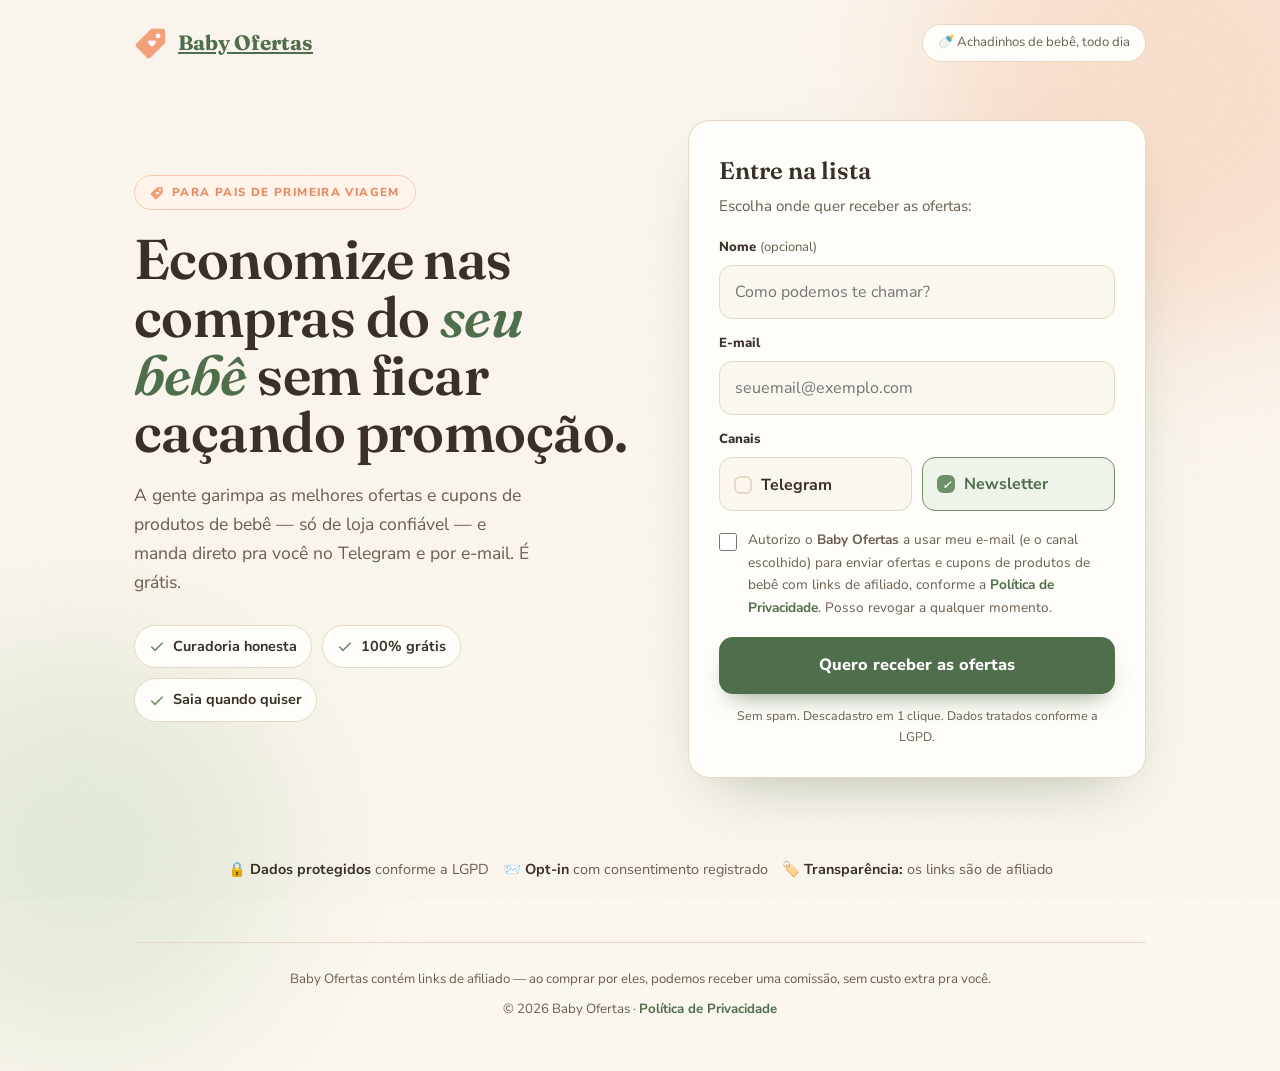
==== index.html @ fb18c39e "Add files via upload" ====
<!DOCTYPE html>
<html lang="pt-BR">
<head>
<meta charset="UTF-8">
<meta name="viewport" content="width=device-width, initial-scale=1.0">
<title>Baby Ofertas · Achadinhos e cupons de bebê</title>
<link rel="preconnect" href="https://fonts.googleapis.com">
<link rel="preconnect" href="https://fonts.gstatic.com" crossorigin>
<link href="https://fonts.googleapis.com/css2?family=Fraunces:ital,opsz,wght@0,9..144,500;0,9..144,600;0,9..144,700;1,9..144,500&family=Nunito+Sans:wght@400;600;700;800;900&display=swap" rel="stylesheet">
<style>
  :root{
    --cream:#fbf6ee;--ink:#3a3027;--ink-soft:#6b5d4f;
    --sage:#6f8f6a;--sage-deep:#4f6e4b;--peach:#f2a07a;--peach-soft:#f8c9ac;--peach-d:#e58a60;
    --line:#e6d8c4;--white:#fffdf9;--shadow:0 26px 60px -32px rgba(79,110,75,.5);--r:22px;
  }
  *{box-sizing:border-box;margin:0;padding:0}
  html{scroll-behavior:smooth}
  body{font-family:'Nunito Sans',sans-serif;color:var(--ink);background:var(--cream);line-height:1.65;overflow-x:hidden;position:relative}
  body::after{content:"";position:fixed;inset:0;z-index:1;pointer-events:none;opacity:.045;background-image:url("data:image/svg+xml,%3Csvg xmlns='http://www.w3.org/2000/svg' width='130' height='130'%3E%3Cfilter id='n'%3E%3CfeTurbulence type='fractalNoise' baseFrequency='.85' numOctaves='2'/%3E%3C/filter%3E%3Crect width='100%25' height='100%25' filter='url(%23n)'/%3E%3C/svg%3E")}
  .blob{position:fixed;border-radius:50%;filter:blur(70px);z-index:0;pointer-events:none}
  .blob.a{width:480px;height:480px;background:var(--peach-soft);opacity:.5;top:-150px;right:-130px}
  .blob.b{width:400px;height:400px;background:#cfe0c6;opacity:.5;bottom:-150px;left:-120px}
  .wrap{position:relative;z-index:2;max-width:1060px;margin:0 auto;padding:0 24px}

  header{display:flex;align-items:center;justify-content:space-between;padding:24px 0}
  .brand{display:flex;align-items:center;gap:10px;font-family:'Fraunces',serif;font-weight:700;font-size:1.3rem;color:var(--sage-deep)}
  .brand svg{width:34px;height:34px}
  .pill{font-size:.82rem;color:var(--ink-soft);background:var(--white);border:1px solid var(--line);padding:7px 15px;border-radius:99px}

  .hero{display:grid;grid-template-columns:1.05fr .95fr;gap:48px;align-items:center;padding:34px 0 72px}
  .kicker{display:inline-flex;align-items:center;gap:8px;font-weight:800;letter-spacing:.12em;text-transform:uppercase;font-size:.72rem;color:var(--peach-d);background:#fff3ea;border:1px solid var(--peach-soft);padding:7px 15px;border-radius:99px;margin-bottom:20px}
  .kicker svg{width:14px;height:14px}
  h1{font-family:'Fraunces',serif;font-weight:600;font-size:clamp(2.2rem,5vw,3.5rem);line-height:1.03;letter-spacing:-.01em}
  h1 em{font-style:italic;color:var(--sage-deep)}
  .lead{margin:20px 0 28px;font-size:1.1rem;color:var(--ink-soft);max-width:36ch}
  .perks{display:flex;flex-wrap:wrap;gap:10px}
  .perk{display:flex;align-items:center;gap:8px;font-weight:700;font-size:.9rem;background:var(--white);border:1px solid var(--line);padding:9px 14px;border-radius:99px}
  .perk svg{width:16px;height:16px;color:var(--sage)}

  .card{background:var(--white);border:1px solid var(--line);border-radius:var(--r);box-shadow:var(--shadow);padding:30px}
  .card h2{font-family:'Fraunces',serif;font-size:1.5rem;font-weight:600;margin-bottom:4px}
  .card .sub{color:var(--ink-soft);font-size:.95rem;margin-bottom:18px}
  label.fld{display:block;font-weight:800;font-size:.82rem;margin:14px 0 6px}
  input[type=text],input[type=email]{width:100%;padding:13px 15px;border:1.5px solid var(--line);border-radius:13px;font:inherit;background:var(--cream);transition:.18s}
  input:focus{outline:none;border-color:var(--sage);background:#fff;box-shadow:0 0 0 4px rgba(111,143,106,.14)}
  .channels{display:grid;grid-template-columns:1fr 1fr;gap:10px}
  .chip{cursor:pointer}
  .chip input{position:absolute;opacity:0}
  .chip span{display:flex;align-items:center;gap:9px;padding:13px 14px;border:1.5px solid var(--line);border-radius:13px;font-weight:700;background:var(--cream);transition:.18s}
  .chip input:checked + span{border-color:var(--sage);background:#eef4ea;color:var(--sage-deep)}
  .chip .dot{width:18px;height:18px;border-radius:6px;border:2px solid var(--line);flex:none;display:grid;place-items:center;transition:.18s}
  .chip input:checked + span .dot{background:var(--sage);border-color:var(--sage)}
  .chip input:checked + span .dot::after{content:"✓";color:#fff;font-size:.7rem;font-weight:800}
  .consent{display:flex;gap:11px;align-items:flex-start;margin-top:18px;font-size:.85rem;color:var(--ink-soft)}
  .consent input{margin-top:3px;width:18px;height:18px;accent-color:var(--sage);flex:none}
  .consent a{color:var(--sage-deep);font-weight:700;cursor:pointer}
  .btn{width:100%;margin-top:18px;padding:15px;border:none;border-radius:14px;background:var(--sage-deep);color:#fff;font:inherit;font-weight:800;font-size:1.02rem;cursor:pointer;transition:.2s;box-shadow:0 12px 24px -12px rgba(79,110,75,.7)}
  .btn:hover:not(:disabled){transform:translateY(-2px);background:#456043}
  .btn:disabled{opacity:.55;cursor:not-allowed}
  .micro{text-align:center;font-size:.78rem;color:var(--ink-soft);margin-top:12px}
  .msg{margin-top:14px;padding:12px 14px;border-radius:12px;font-size:.9rem;font-weight:700;display:none}
  .msg.ok{display:block;background:#eef4ea;color:var(--sage-deep);border:1px solid #cfe0c6}
  .msg.err{display:block;background:#fdeee7;color:#b5562f;border:1px solid var(--peach-soft)}

  .trust{display:flex;flex-wrap:wrap;gap:14px;justify-content:center;padding:8px 0 60px;color:var(--ink-soft);font-size:.9rem}
  .trust b{color:var(--ink)}
  footer{border-top:1px solid var(--line);padding:26px 0 50px;color:var(--ink-soft);font-size:.83rem;text-align:center}
  footer a{color:var(--sage-deep);font-weight:700;cursor:pointer}

  .modal{position:fixed;inset:0;z-index:50;background:rgba(58,48,39,.45);display:none;place-items:center;padding:22px}
  .modal.open{display:grid}
  .modal-box{background:var(--white);border-radius:var(--r);max-width:640px;width:100%;max-height:85vh;overflow:auto;padding:34px;box-shadow:var(--shadow)}
  .modal-box h3{font-family:'Fraunces',serif;font-size:1.5rem;margin-bottom:4px}
  .modal-box h4{margin:18px 0 4px;font-size:1rem;color:var(--sage-deep)}
  .modal-box p{font-size:.92rem;color:var(--ink-soft);margin-bottom:8px}
  .modal-box .close{margin-top:22px;padding:12px 22px;border:1.5px solid var(--line);background:var(--cream);border-radius:12px;font:inherit;font-weight:800;cursor:pointer}

  .rv{opacity:0;transform:translateY(16px);animation:rise .7s cubic-bezier(.2,.7,.2,1) forwards}
  .d1{animation-delay:.05s}.d2{animation-delay:.16s}.d3{animation-delay:.28s}.d4{animation-delay:.4s}
  @keyframes rise{to{opacity:1;transform:none}}
  @media(max-width:820px){.hero{grid-template-columns:1fr;gap:30px;padding-bottom:40px}.lead{max-width:none}header .pill{display:none}}
</style>
</head>
<body>
<div class="blob a"></div><div class="blob b"></div>

<svg width="0" height="0" style="position:absolute"><defs>
  <symbol id="mark" viewBox="0 0 48 48">
    <path d="M25.8 4H40a4 4 0 0 1 4 4v14.2a4 4 0 0 1-1.17 2.83L23.6 44.3a4 4 0 0 1-5.66 0L3.7 30.06a4 4 0 0 1 0-5.66L22.97 5.17A4 4 0 0 1 25.8 4Z" fill="#f2a07a"/>
    <circle cx="34" cy="14" r="3.4" fill="#fffdf9"/>
    <path d="M20.5 21.2c1.6-1.7 4.2-1.2 5 .9.8-2.1 3.4-2.6 5-.9 1.7 1.8.4 4.3-5 8-5.4-3.7-6.7-6.2-5-8Z" fill="#fffdf9"/>
  </symbol>
  <symbol id="check" viewBox="0 0 24 24"><path d="M20 6 9 17l-5-5" fill="none" stroke="currentColor" stroke-width="2.4" stroke-linecap="round" stroke-linejoin="round"/></symbol>
</defs></svg>

<div class="wrap">
  <header class="rv d1">
    <a class="brand" href="#"><svg><use href="#mark"/></svg> Baby Ofertas</a>
    <span class="pill">🍼 Achadinhos de bebê, todo dia</span>
  </header>

  <section class="hero">
    <div>
      <span class="kicker rv d1"><svg><use href="#mark"/></svg> Para pais de primeira viagem</span>
      <h1 class="rv d2">Economize nas compras do <em>seu bebê</em> sem ficar caçando promoção.</h1>
      <p class="lead rv d3">A gente garimpa as melhores ofertas e cupons de produtos de bebê — só de loja confiável — e manda direto pra você no Telegram e por e-mail. É grátis.</p>
      <div class="perks rv d4">
        <span class="perk"><svg><use href="#check"/></svg> Curadoria honesta</span>
        <span class="perk"><svg><use href="#check"/></svg> 100% grátis</span>
        <span class="perk"><svg><use href="#check"/></svg> Saia quando quiser</span>
      </div>
    </div>

    <div class="card rv d3">
      <h2>Entre na lista</h2>
      <p class="sub">Escolha onde quer receber as ofertas:</p>
      <form id="form" novalidate>
        <label class="fld" for="nome">Nome <span style="font-weight:400;color:var(--ink-soft)">(opcional)</span></label>
        <input type="text" id="nome" placeholder="Como podemos te chamar?">
        <label class="fld" for="email">E-mail</label>
        <input type="email" id="email" placeholder="seuemail@exemplo.com" required>
        <label class="fld">Canais</label>
        <div class="channels">
          <label class="chip"><input type="checkbox" name="canal" value="telegram"><span><i class="dot"></i> Telegram</span></label>
          <label class="chip"><input type="checkbox" name="canal" value="newsletter" checked><span><i class="dot"></i> Newsletter</span></label>
        </div>
        <label class="consent">
          <input type="checkbox" id="consent" required>
          <span>Autorizo o <b>Baby Ofertas</b> a usar meu e-mail (e o canal escolhido) para enviar ofertas e cupons de produtos de bebê com links de afiliado, conforme a <a id="openPolicy">Política de Privacidade</a>. Posso revogar a qualquer momento.</span>
        </label>
        <button class="btn" type="submit" id="submit">Quero receber as ofertas</button>
        <p class="micro">Sem spam. Descadastro em 1 clique. Dados tratados conforme a LGPD.</p>
        <div class="msg" id="msg"></div>
      </form>
    </div>
  </section>

  <div class="trust rv d4">
    <span>🔒 <b>Dados protegidos</b> conforme a LGPD</span>
    <span>📨 <b>Opt-in</b> com consentimento registrado</span>
    <span>🏷️ <b>Transparência:</b> os links são de afiliado</span>
  </div>

  <footer>
    <p>Baby Ofertas contém links de afiliado — ao comprar por eles, podemos receber uma comissão, sem custo extra pra você.</p>
    <p style="margin-top:8px">© <span id="year"></span> Baby Ofertas · <a id="openPolicy2">Política de Privacidade</a></p>
  </footer>
</div>

<div class="modal" id="modal">
  <div class="modal-box">
    <h3>Política de Privacidade</h3>
    <p>Última atualização: <span id="polDate"></span></p>
    <h4>1. Quais dados coletamos</h4>
    <p>Seu e-mail (obrigatório) e, opcionalmente, seu nome e os canais de envio que você escolher. Registramos data/hora e IP do consentimento, como prova de opt-in.</p>
    <h4>2. Para que usamos</h4>
    <p>Exclusivamente para enviar ofertas, cupons e comunicações sobre produtos de bebê pelos canais que você autorizou. Não vendemos nem compartilhamos seus dados para marketing de terceiros.</p>
    <h4>3. Base legal</h4>
    <p>Tratamos seus dados com base no seu consentimento (art. 7º, I, da LGPD), livre, informado e específico para esta finalidade.</p>
    <h4>4. Seus direitos</h4>
    <p>Você pode acessar, corrigir, revogar o consentimento e pedir a exclusão dos seus dados quando quiser. Todo e-mail traz link de descadastro e, no Telegram, basta sair do canal.</p>
    <h4>5. Segurança</h4>
    <p>Dados armazenados com acesso restrito e em conexão segura (HTTPS).</p>
    <h4>6. Contato (Encarregado/DPO)</h4>
    <p><b>seu-email-de-contato@exemplo.com</b></p>
    <button class="close" id="closePolicy">Fechar</button>
  </div>
</div>

<script>
  const APPS_SCRIPT_URL = "COLE_AQUI_A_URL_DO_SEU_APPS_SCRIPT";
  const CONSENT_VERSION = "v1-2026-06-14";

  document.getElementById('year').textContent = new Date().getFullYear();
  document.getElementById('polDate').textContent = new Date().toLocaleDateString('pt-BR');
  const modal = document.getElementById('modal');
  const open = () => modal.classList.add('open');
  document.getElementById('openPolicy').onclick = open;
  document.getElementById('openPolicy2').onclick = open;
  document.getElementById('closePolicy').onclick = () => modal.classList.remove('open');
  modal.onclick = e => { if(e.target===modal) modal.classList.remove('open'); };

  const form=document.getElementById('form'), msg=document.getElementById('msg'), btn=document.getElementById('submit');
  const show=(t,ok)=>{msg.textContent=t;msg.className='msg '+(ok?'ok':'err');};
  async function getIp(){ try{const r=await fetch('https://api.ipify.org?format=json');return (await r.json()).ip||'';}catch{return '';} }

  form.addEventListener('submit', async e=>{
    e.preventDefault();
    const email=document.getElementById('email').value.trim();
    const canais=[...document.querySelectorAll('input[name=canal]:checked')].map(c=>c.value);
    if(!/^[^@\s]+@[^@\s]+\.[^@\s]+$/.test(email)) return show('Digite um e-mail válido.',false);
    if(canais.length===0) return show('Escolha pelo menos um canal.',false);
    if(!document.getElementById('consent').checked) return show('É preciso aceitar a Política de Privacidade.',false);
    btn.disabled=true; btn.textContent='Enviando...';
    const payload=new URLSearchParams({
      nome:document.getElementById('nome').value.trim(), email, canais:canais.join(','),
      consent:'true', consentVersion:CONSENT_VERSION, ip:await getIp(),
      userAgent:navigator.userAgent, timestamp:new Date().toISOString()
    });
    try{
      await fetch(APPS_SCRIPT_URL,{method:'POST',body:payload.toString(),headers:{'Content-Type':'application/x-www-form-urlencoded'}});
      form.reset(); show('Pronto! 🎉 Confira seu e-mail para confirmar a inscrição.',true);
    }catch{ show('Não foi possível enviar agora. Tente novamente em instantes.',false); }
    finally{ btn.disabled=false; btn.textContent='Quero receber as ofertas'; }
  });
</script>
</body>
</html>
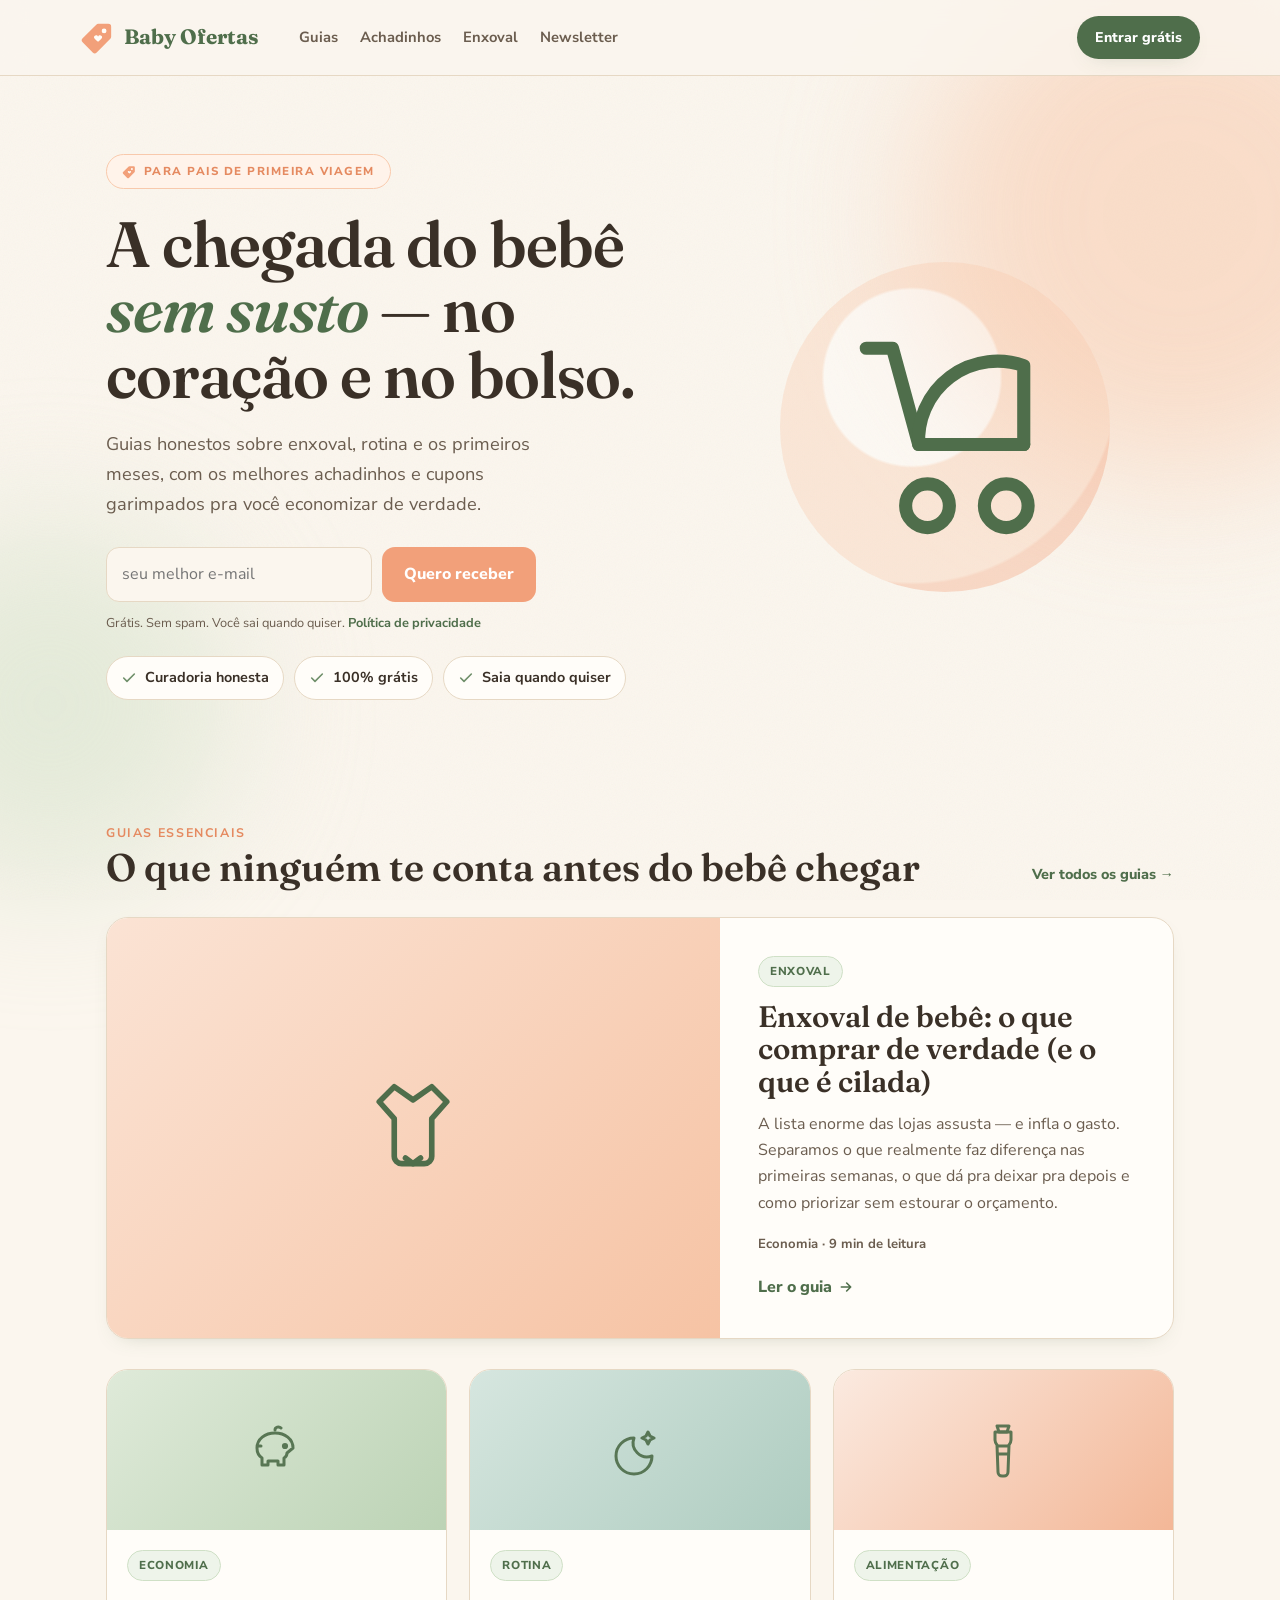
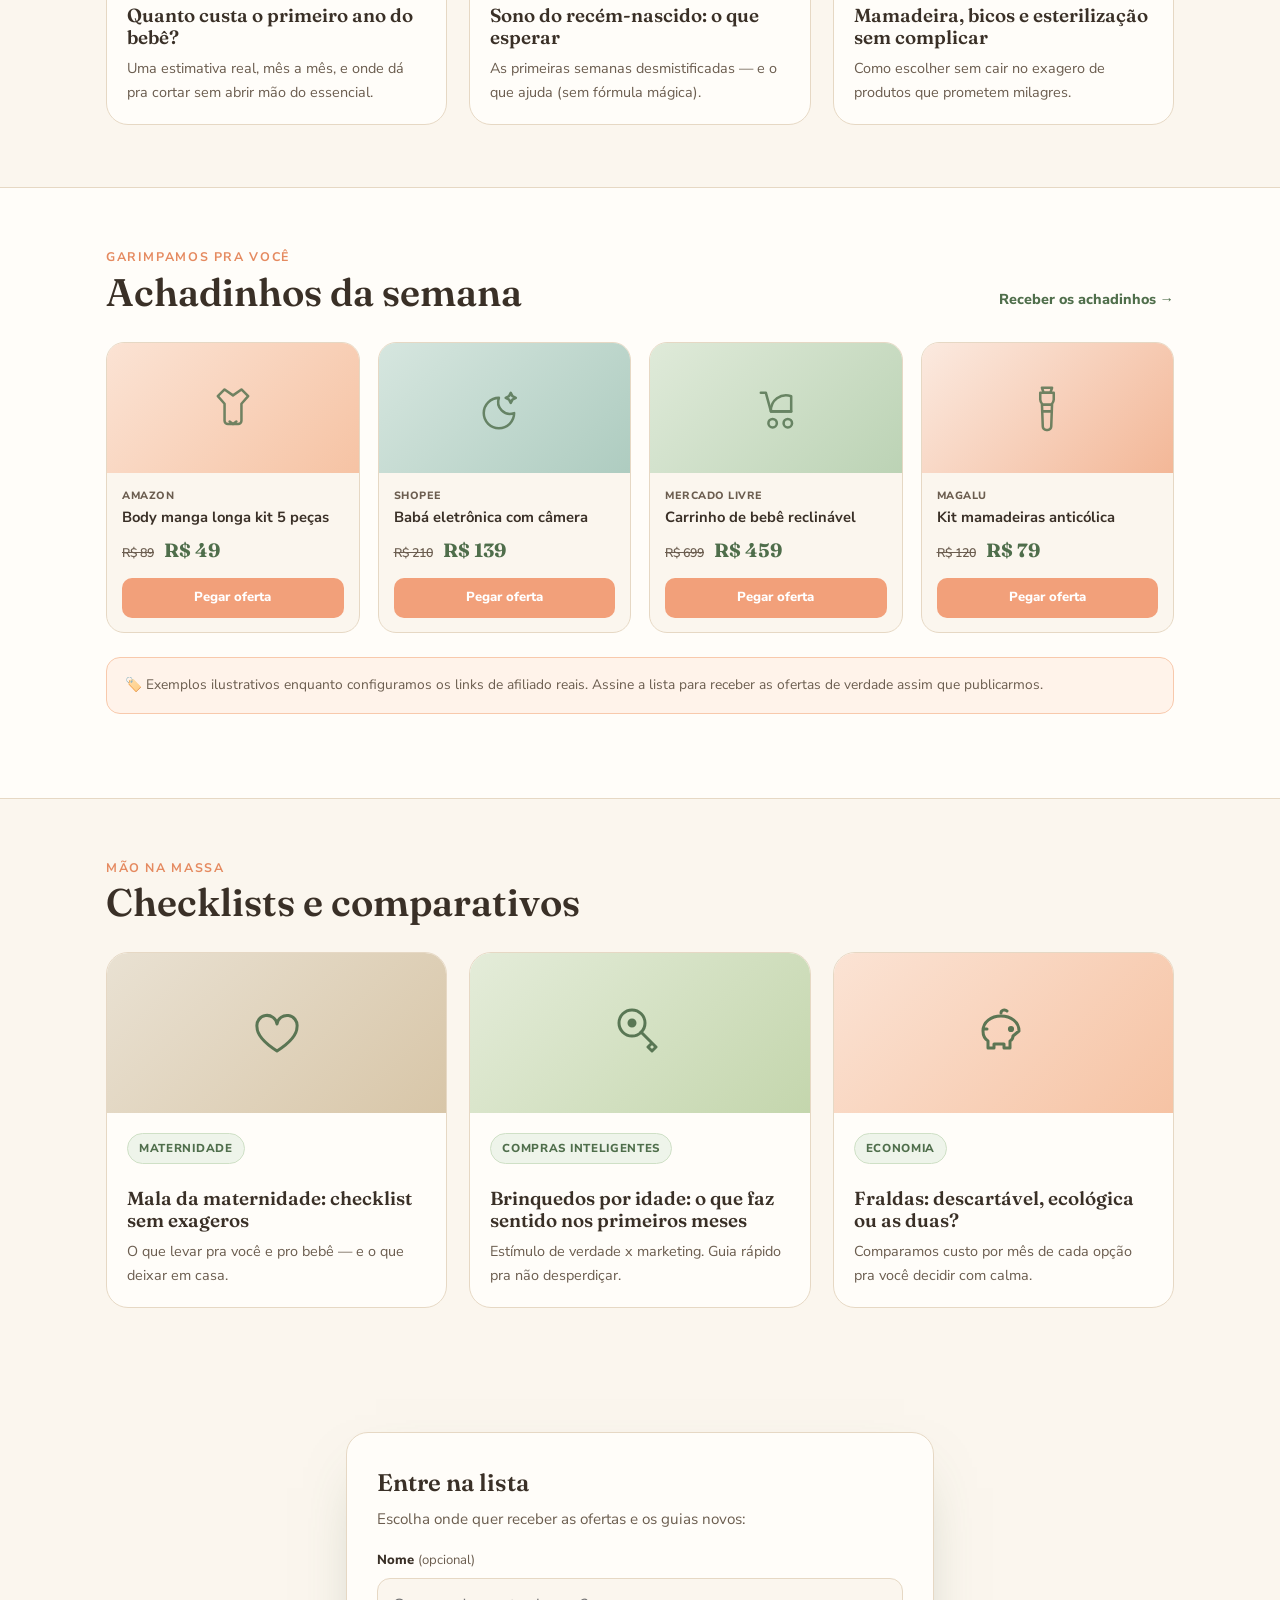
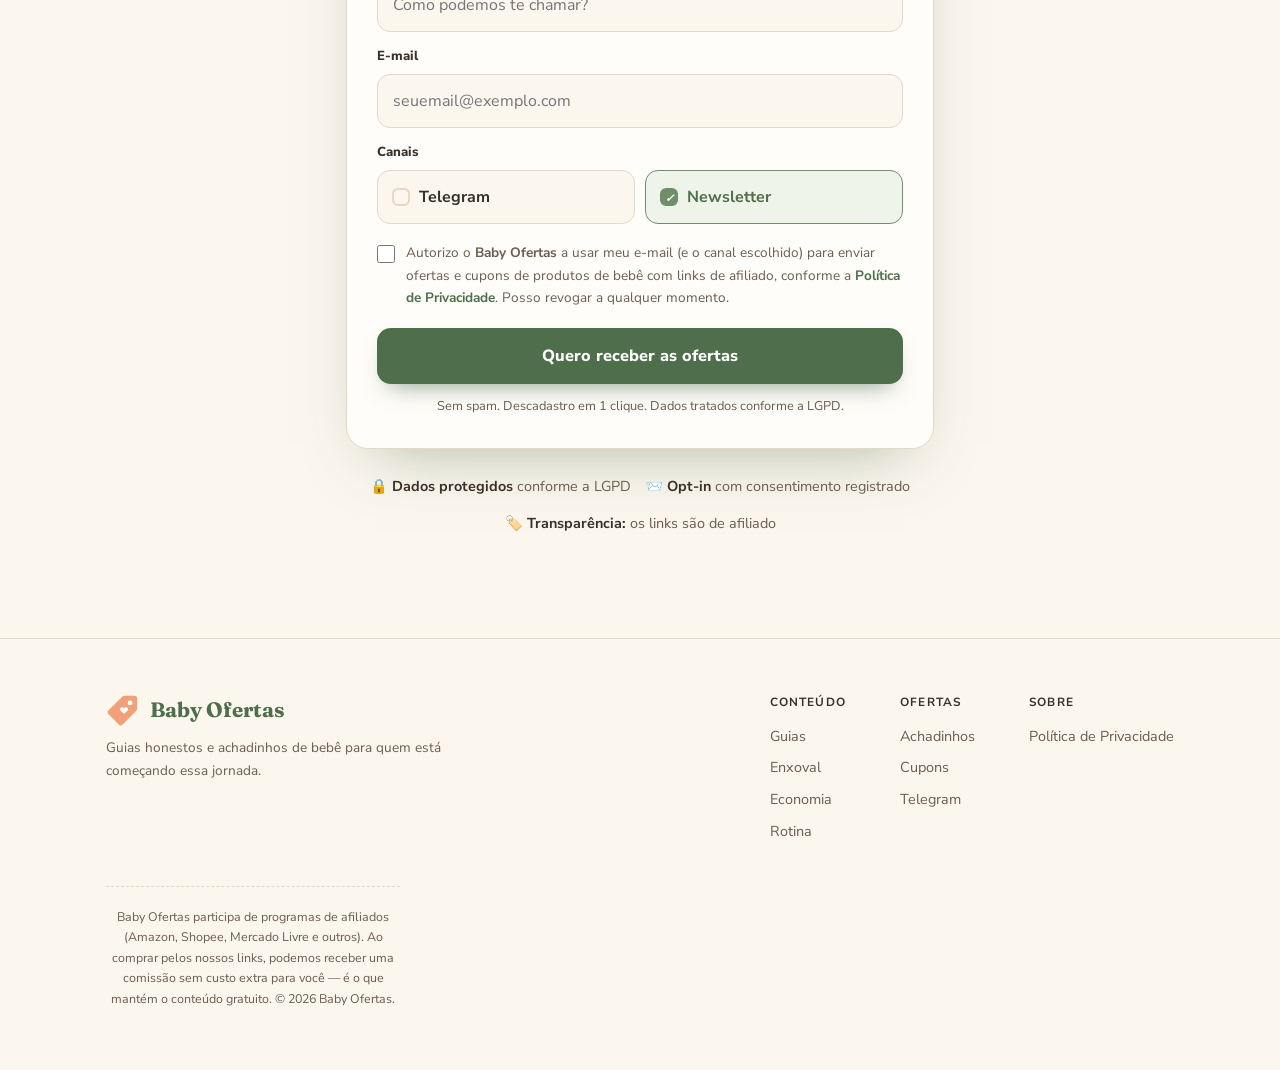
==== commit 88167121: "Unifica a home com o design de blog e adiciona os 7 guias completos Substitui a landing simples e a " ====
--- a/index.html
+++ b/index.html
@@ -3,86 +3,32 @@
 <head>
 <meta charset="UTF-8">
 <meta name="viewport" content="width=device-width, initial-scale=1.0">
-<title>Baby Ofertas · Achadinhos e cupons de bebê</title>
+<title>Baby Ofertas · Guias e achadinhos para a chegada do bebê</title>
+<meta name="description" content="Guias honestos sobre enxoval, rotina e os primeiros meses do bebê, com os melhores achadinhos e cupons garimpados para você economizar de verdade.">
 <link rel="preconnect" href="https://fonts.googleapis.com">
 <link rel="preconnect" href="https://fonts.gstatic.com" crossorigin>
 <link href="https://fonts.googleapis.com/css2?family=Fraunces:ital,opsz,wght@0,9..144,500;0,9..144,600;0,9..144,700;1,9..144,500&family=Nunito+Sans:wght@400;600;700;800;900&display=swap" rel="stylesheet">
+<link rel="stylesheet" href="css/site.css">
 <style>
-  :root{
-    --cream:#fbf6ee;--ink:#3a3027;--ink-soft:#6b5d4f;
-    --sage:#6f8f6a;--sage-deep:#4f6e4b;--peach:#f2a07a;--peach-soft:#f8c9ac;--peach-d:#e58a60;
-    --line:#e6d8c4;--white:#fffdf9;--shadow:0 26px 60px -32px rgba(79,110,75,.5);--r:22px;
-  }
-  *{box-sizing:border-box;margin:0;padding:0}
-  html{scroll-behavior:smooth}
-  body{font-family:'Nunito Sans',sans-serif;color:var(--ink);background:var(--cream);line-height:1.65;overflow-x:hidden;position:relative}
-  body::after{content:"";position:fixed;inset:0;z-index:1;pointer-events:none;opacity:.045;background-image:url("data:image/svg+xml,%3Csvg xmlns='http://www.w3.org/2000/svg' width='130' height='130'%3E%3Cfilter id='n'%3E%3CfeTurbulence type='fractalNoise' baseFrequency='.85' numOctaves='2'/%3E%3C/filter%3E%3Crect width='100%25' height='100%25' filter='url(%23n)'/%3E%3C/svg%3E")}
-  .blob{position:fixed;border-radius:50%;filter:blur(70px);z-index:0;pointer-events:none}
-  .blob.a{width:480px;height:480px;background:var(--peach-soft);opacity:.5;top:-150px;right:-130px}
-  .blob.b{width:400px;height:400px;background:#cfe0c6;opacity:.5;bottom:-150px;left:-120px}
-  .wrap{position:relative;z-index:2;max-width:1060px;margin:0 auto;padding:0 24px}
-
-  header{display:flex;align-items:center;justify-content:space-between;padding:24px 0}
-  .brand{display:flex;align-items:center;gap:10px;font-family:'Fraunces',serif;font-weight:700;font-size:1.3rem;color:var(--sage-deep)}
-  .brand svg{width:34px;height:34px}
-  .pill{font-size:.82rem;color:var(--ink-soft);background:var(--white);border:1px solid var(--line);padding:7px 15px;border-radius:99px}
-
-  .hero{display:grid;grid-template-columns:1.05fr .95fr;gap:48px;align-items:center;padding:34px 0 72px}
-  .kicker{display:inline-flex;align-items:center;gap:8px;font-weight:800;letter-spacing:.12em;text-transform:uppercase;font-size:.72rem;color:var(--peach-d);background:#fff3ea;border:1px solid var(--peach-soft);padding:7px 15px;border-radius:99px;margin-bottom:20px}
-  .kicker svg{width:14px;height:14px}
-  h1{font-family:'Fraunces',serif;font-weight:600;font-size:clamp(2.2rem,5vw,3.5rem);line-height:1.03;letter-spacing:-.01em}
-  h1 em{font-style:italic;color:var(--sage-deep)}
-  .lead{margin:20px 0 28px;font-size:1.1rem;color:var(--ink-soft);max-width:36ch}
-  .perks{display:flex;flex-wrap:wrap;gap:10px}
+  .hero{position:relative;padding:78px 0 64px}
+  .hero .blob.a{width:520px;height:520px;background:var(--peach-soft);opacity:.55;top:-120px;right:-160px}
+  .hero .blob.b{width:360px;height:360px;background:#cfe0c6;opacity:.5;bottom:-120px;left:-130px}
+  .hero-grid{display:grid;grid-template-columns:1.1fr .9fr;gap:50px;align-items:center;position:relative;z-index:2}
+  h1.title{font-family:'Fraunces',serif;font-weight:600;font-size:clamp(2.4rem,5.4vw,4rem);line-height:1.02;letter-spacing:-.015em}
+  h1.title em{font-style:italic;color:var(--sage-deep)}
+  .hero p.lead{margin:22px 0 28px;font-size:1.14rem;color:var(--ink-soft);max-width:40ch}
+  .hero .micro{margin-top:11px}
+  .hero-art{position:relative;display:grid;place-items:center}
+  .hero-art .ring{position:absolute;width:330px;height:330px;border-radius:50%;background:radial-gradient(circle at 40% 35%,#fff 0 30%,var(--peach-soft) 31% 70%,var(--peach) 71%);opacity:.35}
+  .hero-art svg{position:relative;width:280px;height:280px}
+  .perks{display:flex;flex-wrap:wrap;gap:10px;margin-top:22px}
   .perk{display:flex;align-items:center;gap:8px;font-weight:700;font-size:.9rem;background:var(--white);border:1px solid var(--line);padding:9px 14px;border-radius:99px}
   .perk svg{width:16px;height:16px;color:var(--sage)}
-
-  .card{background:var(--white);border:1px solid var(--line);border-radius:var(--r);box-shadow:var(--shadow);padding:30px}
-  .card h2{font-family:'Fraunces',serif;font-size:1.5rem;font-weight:600;margin-bottom:4px}
-  .card .sub{color:var(--ink-soft);font-size:.95rem;margin-bottom:18px}
-  label.fld{display:block;font-weight:800;font-size:.82rem;margin:14px 0 6px}
-  input[type=text],input[type=email]{width:100%;padding:13px 15px;border:1.5px solid var(--line);border-radius:13px;font:inherit;background:var(--cream);transition:.18s}
-  input:focus{outline:none;border-color:var(--sage);background:#fff;box-shadow:0 0 0 4px rgba(111,143,106,.14)}
-  .channels{display:grid;grid-template-columns:1fr 1fr;gap:10px}
-  .chip{cursor:pointer}
-  .chip input{position:absolute;opacity:0}
-  .chip span{display:flex;align-items:center;gap:9px;padding:13px 14px;border:1.5px solid var(--line);border-radius:13px;font-weight:700;background:var(--cream);transition:.18s}
-  .chip input:checked + span{border-color:var(--sage);background:#eef4ea;color:var(--sage-deep)}
-  .chip .dot{width:18px;height:18px;border-radius:6px;border:2px solid var(--line);flex:none;display:grid;place-items:center;transition:.18s}
-  .chip input:checked + span .dot{background:var(--sage);border-color:var(--sage)}
-  .chip input:checked + span .dot::after{content:"✓";color:#fff;font-size:.7rem;font-weight:800}
-  .consent{display:flex;gap:11px;align-items:flex-start;margin-top:18px;font-size:.85rem;color:var(--ink-soft)}
-  .consent input{margin-top:3px;width:18px;height:18px;accent-color:var(--sage);flex:none}
-  .consent a{color:var(--sage-deep);font-weight:700;cursor:pointer}
-  .btn{width:100%;margin-top:18px;padding:15px;border:none;border-radius:14px;background:var(--sage-deep);color:#fff;font:inherit;font-weight:800;font-size:1.02rem;cursor:pointer;transition:.2s;box-shadow:0 12px 24px -12px rgba(79,110,75,.7)}
-  .btn:hover:not(:disabled){transform:translateY(-2px);background:#456043}
-  .btn:disabled{opacity:.55;cursor:not-allowed}
-  .micro{text-align:center;font-size:.78rem;color:var(--ink-soft);margin-top:12px}
-  .msg{margin-top:14px;padding:12px 14px;border-radius:12px;font-size:.9rem;font-weight:700;display:none}
-  .msg.ok{display:block;background:#eef4ea;color:var(--sage-deep);border:1px solid #cfe0c6}
-  .msg.err{display:block;background:#fdeee7;color:#b5562f;border:1px solid var(--peach-soft)}
-
-  .trust{display:flex;flex-wrap:wrap;gap:14px;justify-content:center;padding:8px 0 60px;color:var(--ink-soft);font-size:.9rem}
+  .trust{display:flex;flex-wrap:wrap;gap:14px;justify-content:center;padding:0 0 10px;color:var(--ink-soft);font-size:.9rem}
   .trust b{color:var(--ink)}
-  footer{border-top:1px solid var(--line);padding:26px 0 50px;color:var(--ink-soft);font-size:.83rem;text-align:center}
-  footer a{color:var(--sage-deep);font-weight:700;cursor:pointer}
-
-  .modal{position:fixed;inset:0;z-index:50;background:rgba(58,48,39,.45);display:none;place-items:center;padding:22px}
-  .modal.open{display:grid}
-  .modal-box{background:var(--white);border-radius:var(--r);max-width:640px;width:100%;max-height:85vh;overflow:auto;padding:34px;box-shadow:var(--shadow)}
-  .modal-box h3{font-family:'Fraunces',serif;font-size:1.5rem;margin-bottom:4px}
-  .modal-box h4{margin:18px 0 4px;font-size:1rem;color:var(--sage-deep)}
-  .modal-box p{font-size:.92rem;color:var(--ink-soft);margin-bottom:8px}
-  .modal-box .close{margin-top:22px;padding:12px 22px;border:1.5px solid var(--line);background:var(--cream);border-radius:12px;font:inherit;font-weight:800;cursor:pointer}
-
-  .rv{opacity:0;transform:translateY(16px);animation:rise .7s cubic-bezier(.2,.7,.2,1) forwards}
-  .d1{animation-delay:.05s}.d2{animation-delay:.16s}.d3{animation-delay:.28s}.d4{animation-delay:.4s}
-  @keyframes rise{to{opacity:1;transform:none}}
-  @media(max-width:820px){.hero{grid-template-columns:1fr;gap:30px;padding-bottom:40px}.lead{max-width:none}header .pill{display:none}}
 </style>
 </head>
 <body>
-<div class="blob a"></div><div class="blob b"></div>
 
 <svg width="0" height="0" style="position:absolute"><defs>
   <symbol id="mark" viewBox="0 0 48 48">
@@ -91,29 +37,154 @@
     <path d="M20.5 21.2c1.6-1.7 4.2-1.2 5 .9.8-2.1 3.4-2.6 5-.9 1.7 1.8.4 4.3-5 8-5.4-3.7-6.7-6.2-5-8Z" fill="#fffdf9"/>
   </symbol>
   <symbol id="check" viewBox="0 0 24 24"><path d="M20 6 9 17l-5-5" fill="none" stroke="currentColor" stroke-width="2.4" stroke-linecap="round" stroke-linejoin="round"/></symbol>
+  <symbol id="i-stroller" viewBox="0 0 64 64"><g fill="none" stroke="#4f6e4b" stroke-width="3" stroke-linecap="round" stroke-linejoin="round"><path d="M14 14h6l6 22h24"/><path d="M50 18a18 18 0 0 0-24 18h24z"/><circle cx="28" cy="50" r="5"/><circle cx="46" cy="50" r="5"/></g></symbol>
+  <symbol id="i-bottle" viewBox="0 0 64 64"><g fill="none" stroke="#4f6e4b" stroke-width="3" stroke-linecap="round" stroke-linejoin="round"><path d="M26 8h12l-2 6h-8z"/><path d="M24 14h16v8a8 8 0 0 1-2 5l-1 27a4 4 0 0 1-4 4h-2a4 4 0 0 1-4-4l-1-27a8 8 0 0 1-2-5z"/><path d="M27 28h10M27 36h10"/></g></symbol>
+  <symbol id="i-onesie" viewBox="0 0 64 64"><g fill="none" stroke="#4f6e4b" stroke-width="3" stroke-linecap="round" stroke-linejoin="round"><path d="M22 10l10 7 10-7 8 8-8 9v20a4 4 0 0 1-4 4H26a4 4 0 0 1-4-4V27l-8-9z"/><path d="M28 48l4 3 4-3"/></g></symbol>
+  <symbol id="i-moon" viewBox="0 0 64 64"><g fill="none" stroke="#4f6e4b" stroke-width="3" stroke-linecap="round" stroke-linejoin="round"><path d="M44 38A18 18 0 1 1 26 20a14 14 0 0 0 18 18z"/><path d="M40 14l2 4 4 2-4 2-2 4-2-4-4-2 4-2z"/></g></symbol>
+  <symbol id="i-piggy" viewBox="0 0 64 64"><g fill="none" stroke="#4f6e4b" stroke-width="3" stroke-linecap="round" stroke-linejoin="round"><path d="M48 30c0-9-8-15-18-15S12 21 12 30c0 4 2 8 5 10v7h6v-4h10v4h6v-7c2-1 3-3 3-5z"/><path d="M30 12c0-3 4-4 6-2"/><circle cx="40" cy="28" r="1.6" fill="#4f6e4b"/><path d="M16 28h-3"/></g></symbol>
+  <symbol id="i-heart" viewBox="0 0 64 64"><g fill="none" stroke="#4f6e4b" stroke-width="3" stroke-linecap="round" stroke-linejoin="round"><path d="M32 50C18 41 12 34 12 26a10 10 0 0 1 20-3 10 10 0 0 1 20 3c0 8-6 15-20 24z"/></g></symbol>
+  <symbol id="i-rattle" viewBox="0 0 64 64"><g fill="none" stroke="#4f6e4b" stroke-width="3" stroke-linecap="round" stroke-linejoin="round"><circle cx="24" cy="22" r="13"/><path d="M33 31 48 46M44 42l4 4-4 4-4-4z"/><circle cx="24" cy="22" r="3" fill="#4f6e4b"/></g></symbol>
+  <symbol id="i-arrow" viewBox="0 0 24 24"><g fill="none" stroke="currentColor" stroke-width="2.4" stroke-linecap="round" stroke-linejoin="round"><path d="M5 12h14M13 6l6 6-6 6"/></g></symbol>
 </defs></svg>
 
-<div class="wrap">
-  <header class="rv d1">
-    <a class="brand" href="#"><svg><use href="#mark"/></svg> Baby Ofertas</a>
-    <span class="pill">🍼 Achadinhos de bebê, todo dia</span>
-  </header>
-
-  <section class="hero">
+<header>
+  <div class="wrap nav">
+    <a class="brand" href="#"><svg class="mk"><use href="#mark"/></svg> Baby Ofertas</a>
+    <nav class="links">
+      <a href="guias/index.html">Guias</a>
+      <a href="#achadinhos">Achadinhos</a>
+      <a href="#enxoval">Enxoval</a>
+      <a href="#newsletter">Newsletter</a>
+    </nav>
+    <a class="cta" href="#newsletter">Entrar grátis</a>
+  </div>
+</header>
+
+<!-- HERO -->
+<div class="hero">
+  <div class="blob a"></div><div class="blob b"></div>
+  <div class="wrap hero-grid">
     <div>
-      <span class="kicker rv d1"><svg><use href="#mark"/></svg> Para pais de primeira viagem</span>
-      <h1 class="rv d2">Economize nas compras do <em>seu bebê</em> sem ficar caçando promoção.</h1>
-      <p class="lead rv d3">A gente garimpa as melhores ofertas e cupons de produtos de bebê — só de loja confiável — e manda direto pra você no Telegram e por e-mail. É grátis.</p>
+      <span class="kicker rv d1"><svg class="mk" style="width:14px;height:14px"><use href="#mark"/></svg> Para pais de primeira viagem</span>
+      <h1 class="title rv d2">A chegada do bebê <em>sem susto</em> — no coração e no bolso.</h1>
+      <p class="lead rv d3">Guias honestos sobre enxoval, rotina e os primeiros meses, com os melhores achadinhos e cupons garimpados pra você economizar de verdade.</p>
+      <form class="rv d3" data-quick-signup novalidate>
+        <div class="signup">
+          <input type="email" placeholder="seu melhor e-mail" required>
+          <button type="submit">Quero receber</button>
+        </div>
+        <p class="micro">Grátis. Sem spam. Você sai quando quiser. <a href="#" data-open-policy>Política de privacidade</a></p>
+      </form>
       <div class="perks rv d4">
         <span class="perk"><svg><use href="#check"/></svg> Curadoria honesta</span>
         <span class="perk"><svg><use href="#check"/></svg> 100% grátis</span>
         <span class="perk"><svg><use href="#check"/></svg> Saia quando quiser</span>
       </div>
     </div>
-
-    <div class="card rv d3">
+    <div class="hero-art rv d4">
+      <div class="ring"></div>
+      <svg viewBox="0 0 64 64"><use href="#i-stroller"/></svg>
+    </div>
+  </div>
+</div>
+
+<!-- GUIAS -->
+<section id="guias">
+  <div class="wrap">
+    <div class="sec-head rv">
+      <h2><small>Guias essenciais</small>O que ninguém te conta antes do bebê chegar</h2>
+      <a class="more" href="guias/index.html">Ver todos os guias →</a>
+    </div>
+
+    <a class="feature rv" href="guias/enxoval-o-que-comprar.html">
+      <div class="cover cv2"><svg><use href="#i-onesie"/></svg></div>
+      <div class="txt">
+        <span class="tag">Enxoval</span>
+        <h3>Enxoval de bebê: o que comprar de verdade (e o que é cilada)</h3>
+        <p>A lista enorme das lojas assusta — e infla o gasto. Separamos o que realmente faz diferença nas primeiras semanas, o que dá pra deixar pra depois e como priorizar sem estourar o orçamento.</p>
+        <div class="meta">Economia · 9 min de leitura</div>
+        <span class="read">Ler o guia <svg><use href="#i-arrow"/></svg></span>
+      </div>
+    </a>
+
+    <div class="grid">
+      <a class="card rv d1" href="guias/quanto-custa-primeiro-ano.html">
+        <div class="cover cv1"><svg><use href="#i-piggy"/></svg></div>
+        <div class="c-body"><span class="tag">Economia</span>
+          <h3>Quanto custa o primeiro ano do bebê?</h3>
+          <p>Uma estimativa real, mês a mês, e onde dá pra cortar sem abrir mão do essencial.</p>
+        </div>
+      </a>
+      <a class="card rv d2" href="guias/sono-recem-nascido.html">
+        <div class="cover cv4"><svg><use href="#i-moon"/></svg></div>
+        <div class="c-body"><span class="tag">Rotina</span>
+          <h3>Sono do recém-nascido: o que esperar</h3>
+          <p>As primeiras semanas desmistificadas — e o que ajuda (sem fórmula mágica).</p>
+        </div>
+      </a>
+      <a class="card rv d3" href="guias/mamadeira-bicos-esterilizacao.html">
+        <div class="cover cv5"><svg><use href="#i-bottle"/></svg></div>
+        <div class="c-body"><span class="tag">Alimentação</span>
+          <h3>Mamadeira, bicos e esterilização sem complicar</h3>
+          <p>Como escolher sem cair no exagero de produtos que prometem milagres.</p>
+        </div>
+      </a>
+    </div>
+  </div>
+</section>
+
+<!-- ACHADINHOS -->
+<section id="achadinhos" class="deals-band">
+  <div class="wrap">
+    <div class="sec-head rv">
+      <h2><small>Garimpamos pra você</small>Achadinhos da semana</h2>
+      <a class="more" href="#newsletter">Receber os achadinhos →</a>
+    </div>
+    <div class="deals">
+      <div class="deal rv d1"><div class="ph cv2"><svg><use href="#i-onesie"/></svg></div>
+        <div class="d-body"><div class="store">Amazon</div><h4>Body manga longa kit 5 peças</h4>
+          <div class="price"><s>R$ 89</s> R$ 49</div><a class="btn" href="#newsletter">Pegar oferta</a></div></div>
+      <div class="deal rv d2"><div class="ph cv4"><svg><use href="#i-moon"/></svg></div>
+        <div class="d-body"><div class="store">Shopee</div><h4>Babá eletrônica com câmera</h4>
+          <div class="price"><s>R$ 210</s> R$ 139</div><a class="btn" href="#newsletter">Pegar oferta</a></div></div>
+      <div class="deal rv d3"><div class="ph cv1"><svg><use href="#i-stroller"/></svg></div>
+        <div class="d-body"><div class="store">Mercado Livre</div><h4>Carrinho de bebê reclinável</h4>
+          <div class="price"><s>R$ 699</s> R$ 459</div><a class="btn" href="#newsletter">Pegar oferta</a></div></div>
+      <div class="deal rv d4"><div class="ph cv5"><svg><use href="#i-bottle"/></svg></div>
+        <div class="d-body"><div class="store">Magalu</div><h4>Kit mamadeiras anticólica</h4>
+          <div class="price"><s>R$ 120</s> R$ 79</div><a class="btn" href="#newsletter">Pegar oferta</a></div></div>
+    </div>
+    <p class="disclaimer-box rv" style="margin-top:24px">🏷️ Exemplos ilustrativos enquanto configuramos os links de afiliado reais. Assine a lista para receber as ofertas de verdade assim que publicarmos.</p>
+  </div>
+</section>
+
+<!-- ENXOVAL / mais guias -->
+<section id="enxoval">
+  <div class="wrap">
+    <div class="sec-head rv"><h2><small>Mão na massa</small>Checklists e comparativos</h2></div>
+    <div class="grid">
+      <a class="card rv d1" href="guias/mala-da-maternidade.html"><div class="cover cv3"><svg><use href="#i-heart"/></svg></div>
+        <div class="c-body"><span class="tag">Maternidade</span>
+          <h3>Mala da maternidade: checklist sem exageros</h3>
+          <p>O que levar pra você e pro bebê — e o que deixar em casa.</p></div></a>
+      <a class="card rv d2" href="guias/brinquedos-por-idade.html"><div class="cover cv6"><svg><use href="#i-rattle"/></svg></div>
+        <div class="c-body"><span class="tag">Compras inteligentes</span>
+          <h3>Brinquedos por idade: o que faz sentido nos primeiros meses</h3>
+          <p>Estímulo de verdade x marketing. Guia rápido pra não desperdiçar.</p></div></a>
+      <a class="card rv d3" href="guias/fraldas-descartavel-ou-ecologica.html"><div class="cover cv2"><svg><use href="#i-piggy"/></svg></div>
+        <div class="c-body"><span class="tag">Economia</span>
+          <h3>Fraldas: descartável, ecológica ou as duas?</h3>
+          <p>Comparamos custo por mês de cada opção pra você decidir com calma.</p></div></a>
+    </div>
+  </div>
+</section>
+
+<!-- NEWSLETTER / captura completa -->
+<section id="newsletter">
+  <div class="wrap" style="max-width:640px">
+    <div class="card-form rv">
       <h2>Entre na lista</h2>
-      <p class="sub">Escolha onde quer receber as ofertas:</p>
+      <p class="sub">Escolha onde quer receber as ofertas e os guias novos:</p>
       <form id="form" novalidate>
         <label class="fld" for="nome">Nome <span style="font-weight:400;color:var(--ink-soft)">(opcional)</span></label>
         <input type="text" id="nome" placeholder="Como podemos te chamar?">
@@ -126,26 +197,37 @@
         </div>
         <label class="consent">
           <input type="checkbox" id="consent" required>
-          <span>Autorizo o <b>Baby Ofertas</b> a usar meu e-mail (e o canal escolhido) para enviar ofertas e cupons de produtos de bebê com links de afiliado, conforme a <a id="openPolicy">Política de Privacidade</a>. Posso revogar a qualquer momento.</span>
+          <span>Autorizo o <b>Baby Ofertas</b> a usar meu e-mail (e o canal escolhido) para enviar ofertas e cupons de produtos de bebê com links de afiliado, conforme a <a href="#" data-open-policy>Política de Privacidade</a>. Posso revogar a qualquer momento.</span>
         </label>
-        <button class="btn" type="submit" id="submit">Quero receber as ofertas</button>
-        <p class="micro">Sem spam. Descadastro em 1 clique. Dados tratados conforme a LGPD.</p>
+        <button class="btn-block" type="submit" id="submit">Quero receber as ofertas</button>
+        <p class="micro" style="text-align:center;margin-top:12px">Sem spam. Descadastro em 1 clique. Dados tratados conforme a LGPD.</p>
         <div class="msg" id="msg"></div>
       </form>
     </div>
-  </section>
-
-  <div class="trust rv d4">
-    <span>🔒 <b>Dados protegidos</b> conforme a LGPD</span>
-    <span>📨 <b>Opt-in</b> com consentimento registrado</span>
-    <span>🏷️ <b>Transparência:</b> os links são de afiliado</span>
-  </div>
-
-  <footer>
-    <p>Baby Ofertas contém links de afiliado — ao comprar por eles, podemos receber uma comissão, sem custo extra pra você.</p>
-    <p style="margin-top:8px">© <span id="year"></span> Baby Ofertas · <a id="openPolicy2">Política de Privacidade</a></p>
-  </footer>
-</div>
+    <div class="trust rv" style="margin-top:26px">
+      <span>🔒 <b>Dados protegidos</b> conforme a LGPD</span>
+      <span>📨 <b>Opt-in</b> com consentimento registrado</span>
+      <span>🏷️ <b>Transparência:</b> os links são de afiliado</span>
+    </div>
+  </div>
+</section>
+
+<footer>
+  <div class="wrap">
+    <div class="foot-grid">
+      <div>
+        <a class="brand" href="#"><svg class="mk"><use href="#mark"/></svg> Baby Ofertas</a>
+        <p>Guias honestos e achadinhos de bebê para quem está começando essa jornada.</p>
+      </div>
+      <div class="cols">
+        <div class="col"><h5>Conteúdo</h5><a href="guias/index.html">Guias</a><a href="#enxoval">Enxoval</a><a href="guias/quanto-custa-primeiro-ano.html">Economia</a><a href="guias/sono-recem-nascido.html">Rotina</a></div>
+        <div class="col"><h5>Ofertas</h5><a href="#achadinhos">Achadinhos</a><a href="#newsletter">Cupons</a><a href="#newsletter">Telegram</a></div>
+        <div class="col"><h5>Sobre</h5><a href="#" data-open-policy>Política de Privacidade</a></div>
+      </div>
+    </div>
+    <p class="disclaim">Baby Ofertas participa de programas de afiliados (Amazon, Shopee, Mercado Livre e outros). Ao comprar pelos nossos links, podemos receber uma comissão sem custo extra para você — é o que mantém o conteúdo gratuito. © <span data-year></span> Baby Ofertas.</p>
+  </div>
+</footer>
 
 <div class="modal" id="modal">
   <div class="modal-box">
@@ -167,42 +249,6 @@
   </div>
 </div>
 
-<script>
-  const APPS_SCRIPT_URL = "COLE_AQUI_A_URL_DO_SEU_APPS_SCRIPT";
-  const CONSENT_VERSION = "v1-2026-06-14";
-
-  document.getElementById('year').textContent = new Date().getFullYear();
-  document.getElementById('polDate').textContent = new Date().toLocaleDateString('pt-BR');
-  const modal = document.getElementById('modal');
-  const open = () => modal.classList.add('open');
-  document.getElementById('openPolicy').onclick = open;
-  document.getElementById('openPolicy2').onclick = open;
-  document.getElementById('closePolicy').onclick = () => modal.classList.remove('open');
-  modal.onclick = e => { if(e.target===modal) modal.classList.remove('open'); };
-
-  const form=document.getElementById('form'), msg=document.getElementById('msg'), btn=document.getElementById('submit');
-  const show=(t,ok)=>{msg.textContent=t;msg.className='msg '+(ok?'ok':'err');};
-  async function getIp(){ try{const r=await fetch('https://api.ipify.org?format=json');return (await r.json()).ip||'';}catch{return '';} }
-
-  form.addEventListener('submit', async e=>{
-    e.preventDefault();
-    const email=document.getElementById('email').value.trim();
-    const canais=[...document.querySelectorAll('input[name=canal]:checked')].map(c=>c.value);
-    if(!/^[^@\s]+@[^@\s]+\.[^@\s]+$/.test(email)) return show('Digite um e-mail válido.',false);
-    if(canais.length===0) return show('Escolha pelo menos um canal.',false);
-    if(!document.getElementById('consent').checked) return show('É preciso aceitar a Política de Privacidade.',false);
-    btn.disabled=true; btn.textContent='Enviando...';
-    const payload=new URLSearchParams({
-      nome:document.getElementById('nome').value.trim(), email, canais:canais.join(','),
-      consent:'true', consentVersion:CONSENT_VERSION, ip:await getIp(),
-      userAgent:navigator.userAgent, timestamp:new Date().toISOString()
-    });
-    try{
-      await fetch(APPS_SCRIPT_URL,{method:'POST',body:payload.toString(),headers:{'Content-Type':'application/x-www-form-urlencoded'}});
-      form.reset(); show('Pronto! 🎉 Confira seu e-mail para confirmar a inscrição.',true);
-    }catch{ show('Não foi possível enviar agora. Tente novamente em instantes.',false); }
-    finally{ btn.disabled=false; btn.textContent='Quero receber as ofertas'; }
-  });
-</script>
+<script src="js/site.js"></script>
 </body>
 </html>
--- a/css/site.css
+++ b/css/site.css
@@ -0,0 +1,187 @@
+/* Baby Ofertas — estilos compartilhados (home, hub de guias e artigos) */
+:root{
+  --cream:#fbf6ee;--cream-d:#f3e9d8;--ink:#3a3027;
+  --ink-soft:#6b5d4f;--sage:#6f8f6a;--sage-deep:#4f6e4b;
+  --peach:#f2a07a;--peach-soft:#f8c9ac;--peach-d:#e58a60;
+  --line:#e6d8c4;--white:#fffdf9;
+  --shadow-sm:0 8px 22px -14px rgba(79,110,75,.35);
+  --shadow:0 26px 60px -30px rgba(79,110,75,.5);
+  --r:22px;
+}
+*{box-sizing:border-box;margin:0;padding:0}
+html{scroll-behavior:smooth}
+body{font-family:'Nunito Sans',sans-serif;color:var(--ink);background:var(--cream);line-height:1.65;overflow-x:hidden;position:relative}
+body::before{content:"";position:fixed;inset:0;z-index:0;pointer-events:none;opacity:.045;
+  background-image:url("data:image/svg+xml,%3Csvg xmlns='http://www.w3.org/2000/svg' width='140' height='140'%3E%3Cfilter id='n'%3E%3CfeTurbulence type='fractalNoise' baseFrequency='.85' numOctaves='2'/%3E%3C/filter%3E%3Crect width='100%25' height='100%25' filter='url(%23n)'/%3E%3C/svg%3E")}
+.wrap{max-width:1120px;margin:0 auto;padding:0 26px;position:relative;z-index:2}
+a{color:inherit;text-decoration:none}
+.mk{flex:none}
+
+/* header */
+header{position:sticky;top:0;z-index:40;background:rgba(251,246,238,.82);backdrop-filter:blur(12px);border-bottom:1px solid var(--line)}
+.nav{display:flex;align-items:center;gap:26px;padding:16px 0}
+.brand{display:flex;align-items:center;gap:10px;font-family:'Fraunces',serif;font-weight:700;font-size:1.3rem;color:var(--sage-deep)}
+.brand .mk{width:34px;height:34px}
+nav.links{display:flex;gap:22px;margin-left:14px}
+nav.links a{font-weight:700;font-size:.92rem;color:var(--ink-soft);transition:.18s}
+nav.links a:hover{color:var(--sage-deep)}
+.nav .cta{margin-left:auto;background:var(--sage-deep);color:#fff;font-weight:800;font-size:.88rem;padding:10px 18px;border-radius:99px;transition:.2s;box-shadow:var(--shadow-sm)}
+.nav .cta:hover{transform:translateY(-2px);background:#456043}
+
+/* atmosfera */
+.blob{position:absolute;border-radius:50%;filter:blur(70px);z-index:0;pointer-events:none}
+
+/* seções */
+section{padding:62px 0;position:relative}
+.sec-head{display:flex;align-items:flex-end;justify-content:space-between;gap:20px;margin-bottom:30px}
+.sec-head h2{font-family:'Fraunces',serif;font-weight:600;font-size:clamp(1.7rem,3.4vw,2.4rem);line-height:1.05}
+.sec-head h2 small{display:block;font-family:'Nunito Sans';font-weight:700;font-size:.78rem;letter-spacing:.13em;text-transform:uppercase;color:var(--peach-d);margin-bottom:8px}
+.sec-head a.more{font-weight:800;font-size:.9rem;color:var(--sage-deep);white-space:nowrap}
+.sec-head a.more:hover{text-decoration:underline}
+.kicker{display:inline-flex;align-items:center;gap:8px;font-weight:800;letter-spacing:.13em;text-transform:uppercase;font-size:.72rem;color:var(--peach-d);background:#fff3ea;border:1px solid var(--peach-soft);padding:7px 15px;border-radius:99px;margin-bottom:22px}
+
+/* destaque + grid de cards */
+.feature{display:grid;grid-template-columns:1.15fr .85fr;gap:0;border:1px solid var(--line);border-radius:var(--r);overflow:hidden;background:var(--white);box-shadow:var(--shadow-sm);margin-bottom:30px}
+.feature .cover{min-height:300px;position:relative;display:grid;place-items:center}
+.feature .cover svg{width:120px;height:120px;position:relative;z-index:2}
+.feature .txt{padding:38px}
+.tag{display:inline-block;font-weight:800;font-size:.72rem;letter-spacing:.06em;text-transform:uppercase;color:var(--sage-deep);background:#eef4ea;border:1px solid #cfe0c6;padding:5px 11px;border-radius:99px;margin-bottom:14px}
+.feature h3{font-family:'Fraunces',serif;font-weight:600;font-size:1.85rem;line-height:1.1;margin-bottom:12px}
+.feature p{color:var(--ink-soft);margin-bottom:18px}
+.meta{font-size:.82rem;color:var(--ink-soft);font-weight:700}
+.read{display:inline-flex;align-items:center;gap:6px;margin-top:18px;font-weight:800;color:var(--sage-deep)}
+.read svg{width:16px;height:16px;transition:.2s}
+.feature:hover .read svg{transform:translateX(4px)}
+
+.grid{display:grid;grid-template-columns:repeat(3,1fr);gap:22px}
+.card{background:var(--white);border:1px solid var(--line);border-radius:var(--r);overflow:hidden;transition:.25s;cursor:pointer;display:block}
+.card:hover{transform:translateY(-6px);box-shadow:var(--shadow)}
+.card .cover{height:160px;position:relative;display:grid;place-items:center}
+.card .cover svg{width:64px;height:64px;opacity:.92}
+.card .c-body{padding:20px}
+.card h3{font-family:'Fraunces',serif;font-weight:600;font-size:1.18rem;line-height:1.16;margin:10px 0 8px}
+.card p{font-size:.9rem;color:var(--ink-soft)}
+
+/* duotone covers */
+.cv1{background:linear-gradient(135deg,#dfead9,#bcd3b5)}
+.cv2{background:linear-gradient(135deg,#fbe3d4,#f6c3a4)}
+.cv3{background:linear-gradient(135deg,#e9e1d2,#d8c6a8)}
+.cv4{background:linear-gradient(135deg,#d6e6df,#aeccc0)}
+.cv5{background:linear-gradient(135deg,#fbeae0,#f3b797)}
+.cv6{background:linear-gradient(135deg,#e4ecd9,#c4d6ad)}
+
+/* achadinhos */
+.deals-band{background:var(--white);border-top:1px solid var(--line);border-bottom:1px solid var(--line)}
+.deals{display:grid;grid-template-columns:repeat(4,1fr);gap:18px}
+.deal{border:1px solid var(--line);border-radius:18px;overflow:hidden;background:var(--cream);transition:.22s}
+.deal:hover{transform:translateY(-4px);box-shadow:var(--shadow-sm)}
+.deal .ph{height:130px;display:grid;place-items:center}
+.deal .ph svg{width:54px;height:54px;opacity:.8}
+.deal .d-body{padding:14px 15px}
+.deal .store{font-size:.66rem;font-weight:800;text-transform:uppercase;letter-spacing:.05em;color:var(--ink-soft)}
+.deal h4{font-size:.92rem;font-weight:700;margin:4px 0 8px;line-height:1.25}
+.deal .price{font-family:'Fraunces',serif;font-weight:700;color:var(--sage-deep);font-size:1.2rem}
+.deal .price s{font-family:'Nunito Sans';font-weight:600;font-size:.78rem;color:var(--ink-soft);margin-right:6px}
+.deal .btn{display:block;text-align:center;margin-top:12px;background:var(--peach);color:#fff;font-weight:800;font-size:.82rem;padding:9px;border-radius:10px;transition:.2s}
+.deal .btn:hover{background:var(--peach-d)}
+
+/* formulário de captura (signup curto + form completo) */
+.signup{display:flex;gap:10px;max-width:430px}
+.signup input{flex:1;padding:14px 16px;border:1.5px solid var(--line);border-radius:13px;font:inherit;background:var(--white)}
+.signup input:focus{outline:none;border-color:var(--sage);box-shadow:0 0 0 4px rgba(111,143,106,.15)}
+.signup button{padding:0 22px;border:none;border-radius:13px;background:var(--peach);color:#fff;font:inherit;font-weight:800;cursor:pointer;transition:.2s;white-space:nowrap}
+.signup button:hover{background:var(--peach-d)}
+.micro{font-size:.8rem;color:var(--ink-soft)}
+.micro a{color:var(--sage-deep);font-weight:700}
+
+.card-form{background:var(--white);border:1px solid var(--line);border-radius:var(--r);box-shadow:var(--shadow);padding:30px}
+.card-form h2{font-family:'Fraunces',serif;font-size:1.5rem;font-weight:600;margin-bottom:4px}
+.card-form .sub{color:var(--ink-soft);font-size:.95rem;margin-bottom:18px}
+label.fld{display:block;font-weight:800;font-size:.82rem;margin:14px 0 6px}
+input[type=text],input[type=email]{width:100%;padding:13px 15px;border:1.5px solid var(--line);border-radius:13px;font:inherit;background:var(--cream);transition:.18s}
+input:focus{outline:none;border-color:var(--sage);background:#fff;box-shadow:0 0 0 4px rgba(111,143,106,.14)}
+.channels{display:grid;grid-template-columns:1fr 1fr;gap:10px}
+.chip{cursor:pointer}
+.chip input{position:absolute;opacity:0}
+.chip span{display:flex;align-items:center;gap:9px;padding:13px 14px;border:1.5px solid var(--line);border-radius:13px;font-weight:700;background:var(--cream);transition:.18s}
+.chip input:checked + span{border-color:var(--sage);background:#eef4ea;color:var(--sage-deep)}
+.chip .dot{width:18px;height:18px;border-radius:6px;border:2px solid var(--line);flex:none;display:grid;place-items:center;transition:.18s}
+.chip input:checked + span .dot{background:var(--sage);border-color:var(--sage)}
+.chip input:checked + span .dot::after{content:"✓";color:#fff;font-size:.7rem;font-weight:800}
+.consent{display:flex;gap:11px;align-items:flex-start;margin-top:18px;font-size:.85rem;color:var(--ink-soft)}
+.consent input{margin-top:3px;width:18px;height:18px;accent-color:var(--sage);flex:none}
+.consent a{color:var(--sage-deep);font-weight:700;cursor:pointer}
+.btn-block{width:100%;margin-top:18px;padding:15px;border:none;border-radius:14px;background:var(--sage-deep);color:#fff;font:inherit;font-weight:800;font-size:1.02rem;cursor:pointer;transition:.2s;box-shadow:0 12px 24px -12px rgba(79,110,75,.7)}
+.btn-block:hover:not(:disabled){transform:translateY(-2px);background:#456043}
+.btn-block:disabled{opacity:.55;cursor:not-allowed}
+.msg{margin-top:14px;padding:12px 14px;border-radius:12px;font-size:.9rem;font-weight:700;display:none}
+.msg.ok{display:block;background:#eef4ea;color:var(--sage-deep);border:1px solid #cfe0c6}
+.msg.err{display:block;background:#fdeee7;color:#b5562f;border:1px solid var(--peach-soft)}
+
+.cta-btn{display:inline-block;background:var(--peach);color:#fff;font-weight:800;padding:14px 26px;border-radius:14px;transition:.2s}
+.cta-btn:hover{background:var(--peach-d);transform:translateY(-2px)}
+
+/* cta band */
+.cta-band{position:relative;overflow:hidden;border-radius:28px;background:linear-gradient(135deg,#4f6e4b,#6f8f6a);color:#fff;padding:54px;text-align:center;margin:20px 0}
+.cta-band .blob{width:300px;height:300px;background:#fff;opacity:.08;top:-100px;left:-60px}
+.cta-band .blob.r{left:auto;right:-80px;top:auto;bottom:-120px;background:var(--peach);opacity:.22}
+.cta-band h2{font-family:'Fraunces',serif;font-weight:600;font-size:clamp(1.6rem,3.4vw,2.3rem);position:relative;z-index:2}
+.cta-band p{opacity:.92;margin:12px auto 24px;max-width:48ch;position:relative;z-index:2}
+.cta-band .signup{margin:0 auto;position:relative;z-index:2}
+.cta-band .signup input{background:rgba(255,255,255,.95);border-color:transparent}
+.cta-band .micro{opacity:.85;margin-top:12px;position:relative;z-index:2}
+
+/* modal política de privacidade */
+.modal{position:fixed;inset:0;z-index:50;background:rgba(58,48,39,.45);display:none;place-items:center;padding:22px}
+.modal.open{display:grid}
+.modal-box{background:var(--white);border-radius:var(--r);max-width:640px;width:100%;max-height:85vh;overflow:auto;padding:34px;box-shadow:var(--shadow)}
+.modal-box h3{font-family:'Fraunces',serif;font-size:1.5rem;margin-bottom:4px}
+.modal-box h4{margin:18px 0 4px;font-size:1rem;color:var(--sage-deep)}
+.modal-box p{font-size:.92rem;color:var(--ink-soft);margin-bottom:8px}
+.modal-box .close{margin-top:22px;padding:12px 22px;border:1.5px solid var(--line);background:var(--cream);border-radius:12px;font:inherit;font-weight:800;cursor:pointer}
+
+/* footer */
+footer{padding:54px 0 60px;border-top:1px solid var(--line);margin-top:30px}
+.foot-grid{display:flex;justify-content:space-between;gap:30px;flex-wrap:wrap;align-items:flex-start}
+footer .brand{margin-bottom:10px}
+footer p{font-size:.85rem;color:var(--ink-soft);max-width:42ch}
+footer .cols{display:flex;gap:54px;flex-wrap:wrap}
+footer .col h5{font-size:.74rem;letter-spacing:.1em;text-transform:uppercase;color:var(--ink);margin-bottom:12px}
+footer .col a{display:block;font-size:.9rem;color:var(--ink-soft);margin-bottom:8px}
+footer .col a:hover{color:var(--sage-deep)}
+.disclaim{margin-top:34px;padding-top:20px;border-top:1px dashed var(--line);font-size:.78rem;color:var(--ink-soft);text-align:center}
+
+/* reveal */
+.rv{opacity:0;transform:translateY(20px);animation:rise .8s cubic-bezier(.2,.7,.2,1) forwards}
+.d1{animation-delay:.05s}.d2{animation-delay:.15s}.d3{animation-delay:.27s}.d4{animation-delay:.4s}
+@keyframes rise{to{opacity:1;transform:none}}
+
+/* ===== artigo (páginas de guia) ===== */
+.breadcrumb{font-size:.82rem;color:var(--ink-soft);margin-bottom:18px}
+.breadcrumb a{color:var(--sage-deep);font-weight:700}
+.article-head{max-width:74ch;margin:0 auto 36px}
+.article-head h1{font-family:'Fraunces',serif;font-weight:600;font-size:clamp(2rem,4.4vw,2.9rem);line-height:1.08;letter-spacing:-.01em;margin:14px 0}
+.article-head .meta{margin-bottom:6px}
+.article-body{max-width:74ch;margin:0 auto}
+.article-body h2{font-family:'Fraunces',serif;font-weight:600;font-size:1.5rem;margin:38px 0 14px;line-height:1.2}
+.article-body h3{font-family:'Fraunces',serif;font-weight:600;font-size:1.18rem;margin:26px 0 10px}
+.article-body p{margin-bottom:16px;color:var(--ink)}
+.article-body ul,.article-body ol{margin:0 0 16px 22px}
+.article-body li{margin-bottom:8px;color:var(--ink)}
+.article-body strong{color:var(--sage-deep)}
+.article-body table{width:100%;border-collapse:collapse;margin:8px 0 24px;font-size:.92rem}
+.article-body th,.article-body td{text-align:left;padding:10px 12px;border-bottom:1px solid var(--line)}
+.article-body th{font-weight:800;color:var(--ink-soft);font-size:.78rem;text-transform:uppercase;letter-spacing:.04em}
+.callout{background:var(--white);border:1px solid var(--line);border-left:4px solid var(--sage);border-radius:14px;padding:18px 20px;margin:22px 0;font-size:.94rem;color:var(--ink-soft)}
+.callout b{color:var(--ink)}
+.disclaimer-box{background:#fff3ea;border:1px solid var(--peach-soft);border-radius:14px;padding:16px 18px;margin:22px 0;font-size:.86rem;color:var(--ink-soft)}
+.related{margin-top:50px}
+.related h2{font-family:'Fraunces',serif;font-weight:600;font-size:1.4rem;margin-bottom:20px}
+
+@media(max-width:900px){
+  .hero-grid{grid-template-columns:1fr;gap:24px}.hero-art{display:none}
+  .feature{grid-template-columns:1fr}.feature .cover{min-height:200px}
+  .grid{grid-template-columns:1fr 1fr}.deals{grid-template-columns:1fr 1fr}
+  nav.links{display:none}
+}
+@media(max-width:560px){.grid,.deals{grid-template-columns:1fr}.signup{flex-direction:column}.cta-band{padding:36px 22px}}
